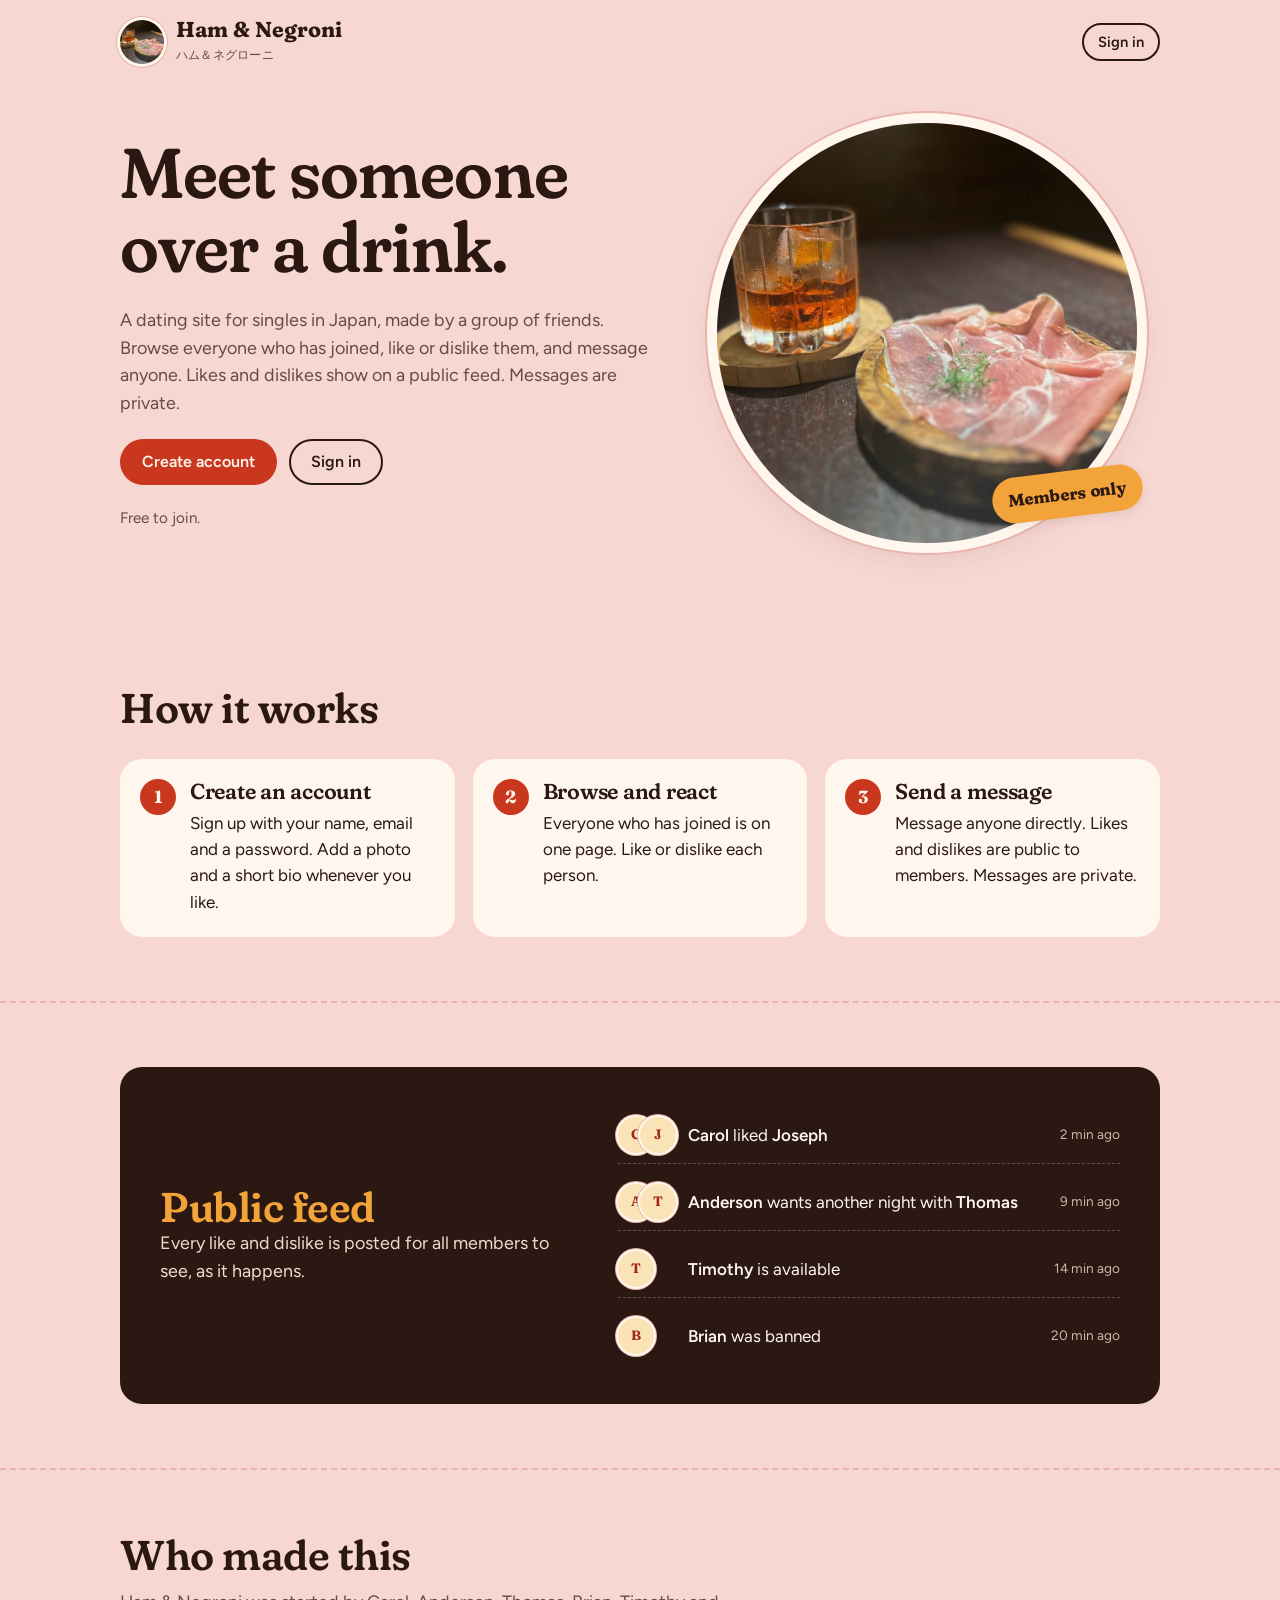
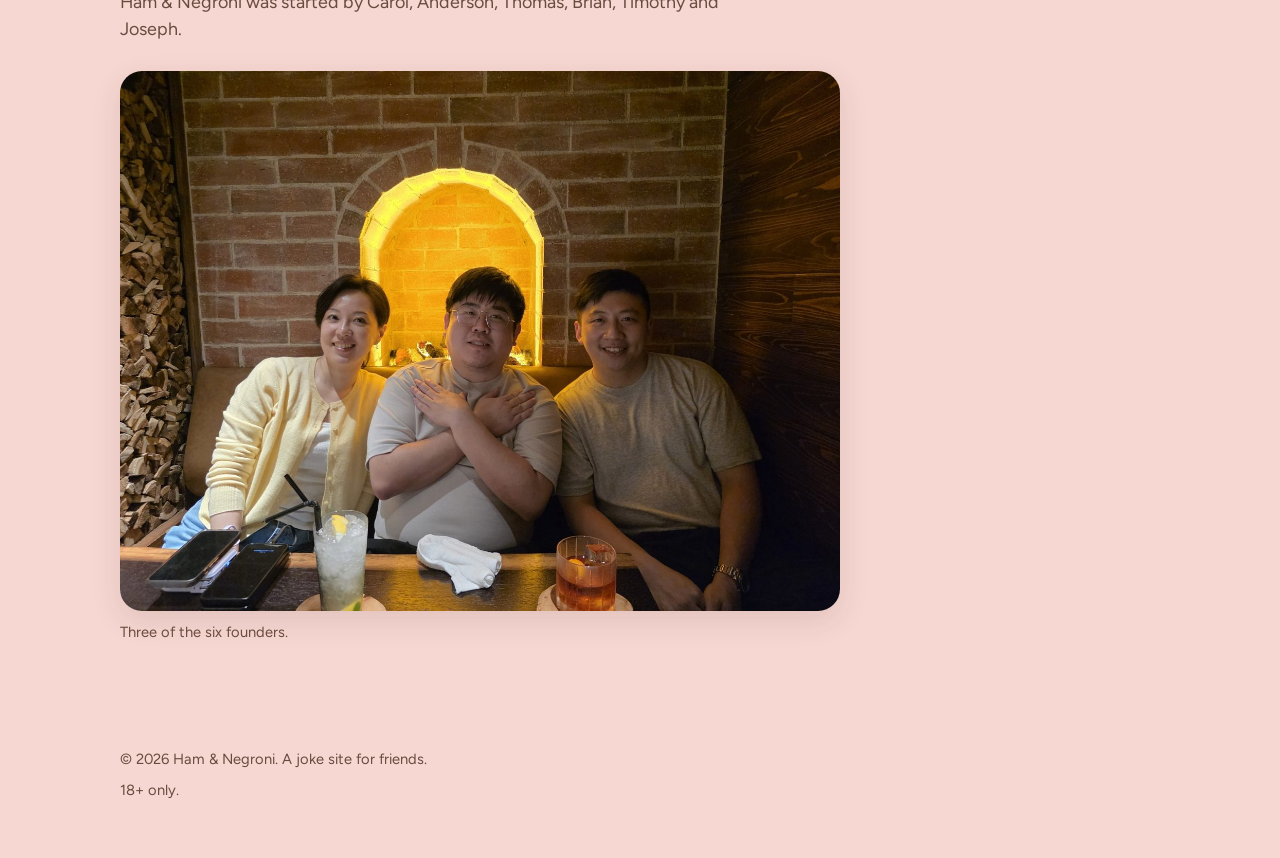
==== site/index.html @ 8a942217 "Update example feed entries on the landing page Co-Authored-By: Claude Sonnet 5.5 <noreply@anthropic" ====
<!doctype html>
<html lang="en">
<head>
  <meta charset="utf-8">
  <meta name="viewport" content="width=device-width, initial-scale=1, viewport-fit=cover">
  <title>Ham &amp; Negroni. Dating for singles in Japan.</title>
  <meta name="description" content="A members-only dating site for singles in Japan, made by a group of friends. Browse members, like or dislike, and message anyone.">
  <meta name="theme-color" content="#f6d7d2">
  <meta property="og:type" content="website">
  <meta property="og:title" content="Ham &amp; Negroni">
  <meta property="og:description" content="Dating for singles in Japan. Members only.">
  <meta property="og:image" content="https://brianjohnnychen.github.io/ham-and-negroni/assets/og.jpg">
  <meta property="og:url" content="https://brianjohnnychen.github.io/ham-and-negroni/">
  <meta name="twitter:card" content="summary_large_image">
  <link rel="icon" type="image/png" href="assets/favicon.png">
  <link rel="apple-touch-icon" href="assets/apple-touch-icon.png">
  <link rel="preload" href="assets/fonts/fraunces.woff2" as="font" type="font/woff2" crossorigin>
  <link rel="preload" href="assets/fonts/figtree.woff2" as="font" type="font/woff2" crossorigin>
  <link rel="stylesheet" href="styles.css">
  <script src="config.js"></script>
</head>
<body>

<!-- =============================================================== landing -->
<div id="landing">
  <div class="wrap">
    <header class="site-head">
      <a class="brand" href="#">
        <img src="assets/coaster.jpg" alt="" width="44" height="44">
        <span><span class="name">Ham &amp; Negroni</span><span class="jp">ハム＆ネグローニ</span></span>
      </a>
      <button class="btn btn-ghost btn-sm" type="button" data-auth="signin">Sign in</button>
    </header>

    <section class="hero">
      <div class="hero-copy">
        <h1>Meet someone over a drink.</h1>
        <p class="lede">A dating site for singles in Japan, made by a group of friends. Browse everyone who has joined, like or dislike them, and message anyone. Likes and dislikes show on a public feed. Messages are private.</p>
        <div class="hero-actions">
          <button class="btn btn-primary" type="button" data-auth="join">Create account</button>
          <button class="btn btn-ghost" type="button" data-auth="signin">Sign in</button>
        </div>
        <p class="hero-note">Free to join.</p>
      </div>
      <div class="coaster-wrap">
        <img class="coaster" src="assets/coaster.jpg" alt="A Negroni on the rocks next to a wooden plate of prosciutto with a sprig of dill" width="1000" height="1000">
        <span class="sticker">Members only</span>
      </div>
    </section>
  </div>

  <section class="section">
    <div class="wrap">
      <div class="section-head">
        <h2>How it works</h2>
      </div>
      <ol class="steps">
        <li class="step">
          <h3>Create an account</h3>
          <p>Sign up with your name, email and a password. Add a photo and a short bio whenever you like.</p>
        </li>
        <li class="step">
          <h3>Browse and react</h3>
          <p>Everyone who has joined is on one page. Like or dislike each person.</p>
        </li>
        <li class="step">
          <h3>Send a message</h3>
          <p>Message anyone directly. Likes and dislikes are public to members. Messages are private.</p>
        </li>
      </ol>
    </div>
  </section>

  <section class="section">
    <div class="wrap">
      <div class="tab-teaser">
        <div>
          <h2>Public feed</h2>
          <p class="lede">Every like and dislike is posted for all members to see, as it happens.</p>
        </div>
        <ul class="teaser-list" aria-label="Example of the feed">
          <li><span class="pair"><span class="avatar sm">C</span><span class="avatar sm">J</span></span><span><span class="who">Carol</span> liked <span class="who">Joseph</span></span><time>2 min ago</time></li>
          <li><span class="pair"><span class="avatar sm">A</span><span class="avatar sm">T</span></span><span><span class="who">Anderson</span> wants another night with <span class="who">Thomas</span></span><time>9 min ago</time></li>
          <li><span class="pair"><span class="avatar sm">T</span></span><span><span class="who">Timothy</span> is available</span><time>14 min ago</time></li>
          <li><span class="pair"><span class="avatar sm">B</span></span><span><span class="who">Brian</span> was banned</span><time>20 min ago</time></li>
        </ul>
      </div>
    </div>
  </section>

  <section class="section">
    <div class="wrap">
      <div class="section-head">
        <h2>Who made this</h2>
        <p class="lede">Ham &amp; Negroni was started by Carol, Anderson, Thomas, Brian, Timothy and Joseph.</p>
      </div>
      <div class="founders">
        <figure style="margin:0">
          <img class="founders-photo" src="assets/founders.jpg" alt="Three of the founders smiling in a booth in front of a glowing brick arch" width="1400" height="1050">
          <figcaption>Three of the six founders.</figcaption>
        </figure>
      </div>
    </div>
  </section>

  <footer class="site-foot">
    <div class="wrap" style="display:grid;gap:8px">
      <p>© 2026 Ham &amp; Negroni. A joke site for friends.</p>
      <p>18+ only.</p>
    </div>
  </footer>
</div>

<!-- =============================================================== auth sheet -->
<div id="auth-sheet" class="sheet" hidden>
  <div class="sheet-card" role="dialog" aria-modal="true" aria-labelledby="auth-title">
    <div class="sheet-head">
      <h2 id="auth-title" style="font-size:1.7rem">Create an account</h2>
      <button class="icon-btn" type="button" data-close-auth aria-label="Close">×</button>
    </div>
    <div class="auth-switch" role="tablist">
      <button type="button" role="tab" data-mode="join" aria-selected="true">Create account</button>
      <button type="button" role="tab" data-mode="signin" aria-selected="false">Sign in</button>
    </div>

    <form id="join-form" class="auth-form" novalidate>
      <div class="field">
        <label for="join-name">Name</label>
        <input id="join-name" name="display_name" type="text" maxlength="40" autocomplete="name" required placeholder="Your name">
      </div>
      <div class="field">
        <label for="join-email">Email</label>
        <input id="join-email" name="email" type="email" autocomplete="email" required placeholder="you@example.com">
      </div>
      <div class="field">
        <label for="join-password">Password</label>
        <input id="join-password" name="password" type="password" autocomplete="new-password" minlength="6" required placeholder="At least 6 characters">
      </div>
      <div class="form-error" data-error hidden></div>
      <button class="btn btn-primary btn-block" type="submit">Create account</button>
      <p class="small">18+ only. Your likes and dislikes are public to other members.</p>
    </form>

    <form id="signin-form" class="auth-form" novalidate hidden>
      <div class="field">
        <label for="signin-email">Email</label>
        <input id="signin-email" name="email" type="email" autocomplete="email" required placeholder="you@example.com">
      </div>
      <div class="field">
        <label for="signin-password">Password</label>
        <input id="signin-password" name="password" type="password" autocomplete="current-password" required>
      </div>
      <div class="form-error" data-error hidden></div>
      <button class="btn btn-primary btn-block" type="submit">Sign in</button>
      <p class="small">Forgot your password? Ask one of the founders to reset it.</p>
    </form>
  </div>
</div>

<!-- =============================================================== app -->
<div id="app" hidden>
  <header class="app-head">
    <div class="wrap">
      <a class="brand" href="#people">
        <img src="assets/coaster.jpg" alt="" width="44" height="44">
        <span><span class="name">Ham &amp; Negroni</span></span>
      </a>
      <nav class="tabs" aria-label="Sections">
        <a class="tab-link" href="#people" data-nav="people">People</a>
        <a class="tab-link" href="#feed" data-nav="feed">Feed</a>
        <a class="tab-link" href="#chats" data-nav="chats">Messages <span class="badge" data-unread hidden>0</span></a>
        <a class="tab-link" href="#me" data-nav="me">Profile</a>
      </nav>
      <a class="head-me" href="#me" aria-label="Your profile" data-head-me></a>
    </div>
  </header>

  <main class="app-main">
    <div class="wrap">
      <div class="notice" data-demo-notice hidden>Demo mode: this copy has no backend configured, so everything here is pretend and resets on reload.</div>
      <div id="view-root" class="view" aria-live="polite"></div>
    </div>
  </main>

  <nav class="tabbar" aria-label="Sections">
    <a href="#people" data-nav="people"><span class="ico" aria-hidden="true">👥</span>People</a>
    <a href="#feed" data-nav="feed"><span class="ico" aria-hidden="true">📰</span>Feed</a>
    <a href="#chats" data-nav="chats"><span class="ico" aria-hidden="true">💬</span>Messages <span class="badge" data-unread hidden>0</span></a>
    <a href="#me" data-nav="me"><span class="ico" aria-hidden="true">👤</span>Profile</a>
  </nav>
</div>

<!-- =============================================================== person sheet -->
<div id="person-sheet" class="sheet" hidden>
  <div class="sheet-card" role="dialog" aria-modal="true" aria-labelledby="person-title">
    <div class="sheet-head">
      <h2 id="person-title" style="font-size:1.7rem"></h2>
      <button class="icon-btn" type="button" data-close-person aria-label="Close">×</button>
    </div>
    <div class="profile-sheet" data-person-body></div>
  </div>
</div>

<div id="toast" class="toast" role="status" hidden></div>

<script src="assets/vendor/supabase.js"></script>
<script src="app.js"></script>
</body>
</html>
---- site/styles.css ----
/* Ham & Negroni */

@font-face {
  font-family: "Fraunces";
  src: url("assets/fonts/fraunces.woff2") format("woff2-variations");
  font-weight: 100 900;
  font-style: normal;
  font-display: swap;
}
@font-face {
  font-family: "Fraunces";
  src: url("assets/fonts/fraunces-italic.woff2") format("woff2-variations");
  font-weight: 100 900;
  font-style: italic;
  font-display: swap;
}
@font-face {
  font-family: "Figtree";
  src: url("assets/fonts/figtree.woff2") format("woff2-variations");
  font-weight: 300 900;
  font-style: normal;
  font-display: swap;
}
@font-face {
  font-family: "Figtree";
  src: url("assets/fonts/figtree-italic.woff2") format("woff2-variations");
  font-weight: 300 900;
  font-style: italic;
  font-display: swap;
}

:root {
  --pink: #f6d7d2;
  --pink-deep: #e9b4ab;
  --pink-soft: #fbe8e3;
  --cream: #fff7ee;
  --paper: #fffdf9;
  --negroni: #c8371e;
  --negroni-dark: #a12a14;
  --amber: #f2a33a;
  --amber-soft: #fbe3b8;
  --espresso: #2b1812;
  --cocoa: #6b4a3f;
  --latte: #9a7d72;
  --night: #39506b;
  --night-soft: #dde5ee;
  --dill: #5f7f3a;
  --display: "Fraunces", "Hiragino Mincho ProN", "Yu Mincho", "Noto Serif JP", Georgia, serif;
  --sans: "Figtree", "Hiragino Sans", "Yu Gothic", "Noto Sans JP", system-ui, -apple-system, sans-serif;
  --radius: 22px;
  --radius-sm: 14px;
  --shadow: 0 10px 30px rgba(91, 40, 30, 0.12);
  --shadow-sm: 0 3px 10px rgba(91, 40, 30, 0.10);
  --head-h: 64px;
  --tabbar-h: 66px;
}

*, *::before, *::after { box-sizing: border-box; }

html { -webkit-text-size-adjust: 100%; scroll-behavior: smooth; }

body {
  margin: 0;
  font-family: var(--sans);
  font-size: 16px;
  line-height: 1.55;
  color: var(--espresso);
  background: var(--pink);
  min-height: 100dvh;
}
@media (min-width: 720px) { body { font-size: 17px; } }

img { display: block; max-width: 100%; }
a { color: var(--negroni-dark); text-decoration-thickness: 1px; text-underline-offset: 3px; }
button, input, textarea, select { font: inherit; color: inherit; }
button { cursor: pointer; }
[hidden] { display: none !important; }

:focus-visible { outline: 3px solid var(--amber); outline-offset: 2px; border-radius: 6px; }

h1, h2, h3, .display {
  font-family: var(--display);
  font-variation-settings: "SOFT" 100, "WONK" 1;
  font-weight: 600;
  line-height: 1.05;
  letter-spacing: -0.012em;
  margin: 0;
}
h1 { font-size: clamp(2.5rem, 7vw, 4.4rem); }
h2 { font-size: clamp(1.85rem, 4.2vw, 2.6rem); }
h3 { font-size: 1.35rem; }
p { margin: 0; }
.lede { font-size: 1.12rem; color: var(--cocoa); max-width: 34em; }
.small { font-size: 0.9rem; color: var(--cocoa); }
.muted { color: var(--latte); }

.wrap { width: min(1040px, 100% - 40px); margin-inline: auto; }
@media (max-width: 480px) { .wrap { width: calc(100% - 32px); } }

.sr-only { position: absolute; width: 1px; height: 1px; padding: 0; margin: -1px; overflow: hidden; clip: rect(0 0 0 0); white-space: nowrap; border: 0; }

/* ---------- buttons ---------- */
.btn {
  display: inline-flex; align-items: center; justify-content: center; gap: 8px;
  min-height: 46px; padding: 0 20px;
  border-radius: 999px; border: 2px solid transparent;
  font-weight: 600; font-size: 1rem; line-height: 1.1;
  text-decoration: none; white-space: nowrap;
  transition: transform 120ms ease, background-color 120ms ease, border-color 120ms ease, color 120ms ease;
}
.btn:active { transform: translateY(1px); }
.btn-primary { background: var(--negroni); color: var(--cream); }
.btn-primary:hover { background: var(--negroni-dark); }
.btn-ghost { background: transparent; border-color: var(--espresso); color: var(--espresso); }
.btn-ghost:hover { background: rgba(43, 24, 18, 0.06); }
.btn-soft { background: var(--cream); color: var(--espresso); box-shadow: var(--shadow-sm); }
.btn-soft:hover { background: #fff; }
.btn-sm { min-height: 38px; padding: 0 14px; font-size: 0.92rem; }
.btn-block { width: 100%; }
.btn[disabled], .btn[aria-disabled="true"] { opacity: 0.55; cursor: default; }

/* verdict buttons */
.btn-round { background: var(--negroni); color: var(--cream); }
.btn-round:hover { background: var(--negroni-dark); }
.btn-night { background: var(--cream); border-color: var(--night); color: var(--night); }
.btn-night:hover { background: var(--night-soft); }
.btn-round.is-active, .btn-night.is-active { box-shadow: inset 0 0 0 3px var(--amber); }
.btn-night.is-active { background: var(--night); color: #fff; }
.clink { animation: clink 360ms cubic-bezier(.2,.8,.3,1.2); }
@keyframes clink {
  0% { transform: rotate(0) scale(1); }
  35% { transform: rotate(-7deg) scale(1.06); }
  70% { transform: rotate(4deg) scale(1.02); }
  100% { transform: rotate(0) scale(1); }
}

/* ---------- forms ---------- */
.field { display: grid; gap: 6px; }
.field label { font-weight: 600; font-size: 0.95rem; }
.field input, .field textarea, .field select {
  width: 100%; border: 2px solid var(--pink-deep); background: #fff; border-radius: var(--radius-sm);
  padding: 12px 14px; min-height: 48px;
}
.field textarea { min-height: 96px; resize: vertical; }
.field input:focus, .field textarea:focus, .field select:focus { outline: none; border-color: var(--amber); box-shadow: 0 0 0 3px var(--amber-soft); }
.field .hint { font-size: 0.85rem; color: var(--latte); }
.form-error {
  background: #fde8e4; color: var(--negroni-dark); border-radius: var(--radius-sm);
  padding: 10px 14px; font-size: 0.95rem;
}
.form-ok {
  background: #e8f0dc; color: #35521a; border-radius: var(--radius-sm);
  padding: 10px 14px; font-size: 0.95rem;
}

/* ---------- landing ---------- */
.site-head {
  display: flex; align-items: center; justify-content: space-between;
  padding: 18px 0;
}
.brand { display: inline-flex; align-items: center; gap: 12px; text-decoration: none; color: inherit; }
.brand img { width: 44px; height: 44px; border-radius: 50%; box-shadow: 0 0 0 3px var(--cream), 0 0 0 4px var(--pink-deep); }
.brand .name { font-family: var(--display); font-variation-settings: "SOFT" 100, "WONK" 1; font-weight: 700; font-size: 1.35rem; line-height: 1; }
.brand .jp { display: block; font-family: var(--sans); font-weight: 500; font-size: 0.72rem; color: var(--cocoa); letter-spacing: 0.02em; margin-top: 3px; }

.hero {
  display: grid; gap: 36px; align-items: center;
  padding: 24px 0 56px;
}
.hero-copy { display: grid; gap: 22px; }
.hero-actions { display: flex; flex-wrap: wrap; gap: 12px; }
.hero-note { color: var(--cocoa); font-size: 0.95rem; }
.coaster-wrap { position: relative; width: min(100%, 420px); margin-inline: auto; }
.coaster {
  width: 100%; height: auto; aspect-ratio: 1; border-radius: 50%; object-fit: cover;
  box-shadow: 0 0 0 10px var(--cream), 0 0 0 12px var(--pink-deep), var(--shadow);
}
.sticker {
  position: absolute; right: -6px; bottom: 26px;
  background: var(--amber); color: var(--espresso);
  font-family: var(--display); font-variation-settings: "SOFT" 100, "WONK" 1; font-weight: 700; font-size: 1.05rem;
  padding: 10px 16px; border-radius: 999px; transform: rotate(-7deg);
  box-shadow: var(--shadow-sm);
}
@media (min-width: 880px) {
  .hero { grid-template-columns: 1.1fr 0.9fr; gap: 56px; padding: 40px 0 80px; }
  .coaster-wrap { margin-inline: 0 auto; }
}

.section { padding: 48px 0; }
.section + .section { border-top: 2px dashed var(--pink-deep); }
.section-head { display: grid; gap: 10px; margin-bottom: 28px; max-width: 40em; }
@media (min-width: 720px) { .section { padding: 64px 0; } }

.steps { display: grid; gap: 18px; counter-reset: step; list-style: none; margin: 0; padding: 0; }
.step {
  background: var(--cream); border-radius: var(--radius); padding: 22px 22px 22px 70px; position: relative;
}
.step::before {
  counter-increment: step; content: counter(step);
  position: absolute; left: 20px; top: 20px; width: 36px; height: 36px; border-radius: 50%;
  background: var(--negroni); color: var(--cream); font-family: var(--display); font-weight: 700; font-size: 1.1rem;
  display: grid; place-items: center;
}
.step h3 { margin-bottom: 6px; }
@media (min-width: 720px) { .steps { grid-template-columns: repeat(3, 1fr); } }

.tab-teaser {
  background: var(--espresso); color: var(--cream); border-radius: var(--radius);
  padding: 28px 24px; display: grid; gap: 18px;
}
.tab-teaser h2 { color: var(--amber); }
.tab-teaser .lede { color: #f1dccd; }
.teaser-list { display: grid; gap: 10px; margin: 0; padding: 0; list-style: none; }
.teaser-list li {
  display: grid; grid-template-columns: auto 1fr auto; gap: 12px; align-items: center;
  padding: 10px 0; border-bottom: 1px dashed rgba(255, 247, 238, 0.25);
}
.teaser-list li:last-child { border-bottom: 0; }
.teaser-list .who { font-weight: 600; }
.teaser-list time { color: #cbb5a8; font-size: 0.85rem; }
@media (min-width: 720px) { .tab-teaser { grid-template-columns: 1fr 1.2fr; gap: 40px; padding: 40px; align-items: center; } }

.founders { max-width: 720px; }
.founders-photo { border-radius: var(--radius); box-shadow: var(--shadow); width: 100%; height: auto; }
.founders figcaption { margin-top: 10px; font-size: 0.92rem; color: var(--cocoa); }

.site-foot { padding: 40px 0 56px; color: var(--cocoa); font-size: 0.92rem; display: grid; gap: 8px; }

/* ---------- sheet / modal ---------- */
.sheet {
  position: fixed; inset: 0; z-index: 50; display: grid; place-items: end center;
  background: rgba(43, 24, 18, 0.45); padding: 0;
  animation: fade 160ms ease;
}
.sheet-card {
  width: min(520px, 100%); max-height: 92dvh; overflow: auto;
  background: var(--paper); border-radius: 26px 26px 0 0; padding: 22px 22px 32px;
  box-shadow: 0 -10px 40px rgba(0,0,0,0.2);
  animation: rise 220ms cubic-bezier(.2,.8,.3,1);
}
@media (min-width: 720px) {
  .sheet { place-items: center; padding: 24px; }
  .sheet-card { border-radius: 26px; padding: 28px; }
}
.sheet-head { display: flex; align-items: center; justify-content: space-between; gap: 12px; margin-bottom: 16px; }
.icon-btn {
  width: 40px; height: 40px; border-radius: 50%; border: 0; background: var(--pink-soft); font-size: 1.2rem; line-height: 1;
  display: grid; place-items: center;
}
.icon-btn:hover { background: var(--pink); }
.auth-switch { display: flex; gap: 6px; background: var(--pink-soft); padding: 4px; border-radius: 999px; margin-bottom: 18px; }
.auth-switch button { flex: 1; border: 0; background: transparent; border-radius: 999px; min-height: 40px; font-weight: 600; color: var(--cocoa); }
.auth-switch button[aria-selected="true"] { background: var(--paper); color: var(--espresso); box-shadow: var(--shadow-sm); }
.auth-form { display: grid; gap: 14px; }
@keyframes fade { from { opacity: 0; } to { opacity: 1; } }
@keyframes rise { from { transform: translateY(24px); opacity: 0; } to { transform: none; opacity: 1; } }

/* ---------- app shell ---------- */
.app-head {
  position: sticky; top: 0; z-index: 20;
  background: rgba(246, 215, 210, 0.92); backdrop-filter: blur(10px);
  border-bottom: 2px solid var(--pink-deep);
}
.app-head .wrap { display: flex; align-items: center; justify-content: space-between; min-height: var(--head-h); gap: 12px; }
.tabs { display: none; gap: 4px; }
.tab-link {
  display: inline-flex; align-items: center; gap: 8px; min-height: 42px; padding: 0 16px; border-radius: 999px;
  text-decoration: none; color: var(--cocoa); font-weight: 600; border: 0; background: transparent; position: relative;
}
.tab-link:hover { background: rgba(255, 247, 238, 0.7); color: var(--espresso); }
.tab-link[aria-current="page"] { background: var(--cream); color: var(--espresso); box-shadow: var(--shadow-sm); }
.tab-link .badge, .tabbar .badge {
  min-width: 20px; height: 20px; padding: 0 6px; border-radius: 999px; background: var(--negroni); color: var(--cream);
  font-size: 0.75rem; font-weight: 700; display: grid; place-items: center;
}
.tabbar .badge { position: absolute; top: 6px; right: calc(50% - 26px); }
.head-me { display: inline-flex; align-items: center; gap: 10px; text-decoration: none; }

.tabbar {
  position: fixed; left: 0; right: 0; bottom: 0; z-index: 20; height: calc(var(--tabbar-h) + env(safe-area-inset-bottom));
  padding-bottom: env(safe-area-inset-bottom);
  background: var(--cream); border-top: 2px solid var(--pink-deep);
  display: grid; grid-template-columns: repeat(4, 1fr);
}
.tabbar a {
  display: grid; place-items: center; gap: 2px; text-decoration: none; color: var(--cocoa); font-size: 0.72rem; font-weight: 600;
  position: relative; padding-top: 8px;
}
.tabbar a .ico { font-size: 1.35rem; line-height: 1; }
.tabbar a[aria-current="page"] { color: var(--negroni-dark); }
.tabbar a[aria-current="page"]::after {
  content: ""; position: absolute; top: 0; left: 50%; transform: translateX(-50%); width: 28px; height: 3px; border-radius: 0 0 3px 3px; background: var(--negroni);
}
@media (min-width: 880px) {
  .tabs { display: inline-flex; }
  .tabbar { display: none; }
}

.app-main { padding: 22px 0 calc(var(--tabbar-h) + 34px); min-height: calc(100dvh - var(--head-h)); }
@media (min-width: 880px) { .app-main { padding-bottom: 60px; } }
.view { display: grid; gap: 20px; }
.view-head { display: flex; align-items: end; justify-content: space-between; gap: 16px; flex-wrap: wrap; }
.view-head p { color: var(--cocoa); }

.notice {
  background: var(--amber-soft); border: 2px solid var(--amber); border-radius: var(--radius-sm);
  padding: 10px 14px; font-size: 0.95rem; margin-bottom: 18px;
}

.empty {
  background: var(--cream); border-radius: var(--radius); padding: 34px 24px; text-align: center; display: grid; gap: 10px; justify-items: center;
}
.empty h3 { font-size: 1.5rem; }

/* avatars */
.avatar {
  width: 48px; height: 48px; border-radius: 50%; object-fit: cover; flex: none;
  background: var(--amber-soft); color: var(--negroni-dark); display: grid; place-items: center;
  font-family: var(--display); font-weight: 700; font-size: 1.1rem;
  box-shadow: 0 0 0 2px var(--cream), 0 0 0 3px var(--pink-deep);
}
.avatar.lg { width: 96px; height: 96px; font-size: 2.2rem; }
.avatar.xl { width: 128px; height: 128px; font-size: 3rem; }
.avatar.sm { width: 36px; height: 36px; font-size: 0.85rem; }
.pair { display: inline-flex; align-items: center; }
.pair .avatar:nth-child(2) { margin-left: -14px; }
.teaser-list .pair { min-width: 58px; }

/* people grid */
.people-grid { display: grid; gap: 14px; grid-template-columns: repeat(2, minmax(0, 1fr)); }
@media (min-width: 600px) { .people-grid { grid-template-columns: repeat(3, minmax(0, 1fr)); gap: 18px; } }
@media (min-width: 880px) { .people-grid { grid-template-columns: repeat(4, minmax(0, 1fr)); } }
.person {
  min-width: 0; background: var(--cream); border-radius: var(--radius); padding: 10px 10px 12px; display: grid; gap: 10px;
  box-shadow: var(--shadow-sm);
}
.person-photo {
  width: 100%; aspect-ratio: 1; border-radius: 16px; object-fit: cover; border: 0; padding: 0; background: var(--amber-soft);
  display: grid; place-items: center; font-family: var(--display); font-weight: 700; font-size: 3rem; color: var(--negroni-dark);
  cursor: pointer; overflow: hidden;
}
.person-photo img { width: 100%; height: 100%; object-fit: cover; }
.person-name { font-family: var(--display); font-variation-settings: "SOFT" 100, "WONK" 1; font-weight: 600; font-size: 1.2rem; line-height: 1.1; }
.person > * { min-width: 0; }
.person-order { font-size: 0.88rem; color: var(--cocoa); min-height: 2.6em; line-height: 1.3; overflow: hidden; display: -webkit-box; -webkit-line-clamp: 2; -webkit-box-orient: vertical; overflow-wrap: anywhere; }
.tally { display: flex; gap: 6px; flex-wrap: wrap; }
.chip {
  display: inline-flex; align-items: center; gap: 4px; font-size: 0.8rem; font-weight: 600; padding: 3px 9px; border-radius: 999px;
  background: var(--pink-soft); color: var(--cocoa);
}
.chip.round { background: #fde3dc; color: var(--negroni-dark); }
.chip.night { background: var(--night-soft); color: var(--night); }
.verdicts { display: grid; gap: 6px; }
.verdicts .btn { min-height: 40px; padding: 0 10px; font-size: 0.88rem; }
.me-note { font-size: 0.85rem; color: var(--latte); text-align: center; padding: 8px 0 2px; }

/* the tab (feed) */
.feed { display: grid; gap: 10px; }
.feed-item {
  display: grid; grid-template-columns: auto 1fr auto; gap: 14px; align-items: center;
  background: var(--cream); border-radius: var(--radius-sm); padding: 12px 14px;
}
.feed-item.pop { animation: pop 320ms cubic-bezier(.2,.8,.3,1); }
.feed-item .line b { font-weight: 700; }
.feed-item .line .verb { color: var(--negroni-dark); font-weight: 600; }
.feed-item .line .verb.night { color: var(--night); }
.feed-item time { font-size: 0.82rem; color: var(--latte); white-space: nowrap; }
@keyframes pop { from { transform: translateY(8px); opacity: 0; } to { transform: none; opacity: 1; } }

/* chats */
.chat-layout { display: grid; gap: 16px; }
.convo-list { display: grid; gap: 8px; }
.convo {
  display: grid; grid-template-columns: auto 1fr auto; gap: 12px; align-items: center; text-align: left;
  background: var(--cream); border: 0; border-radius: var(--radius-sm); padding: 10px 12px; width: 100%;
}
.convo:hover { background: #fff; }
.convo.is-active { box-shadow: inset 0 0 0 2px var(--amber); }
.convo .cname { font-weight: 700; }
.convo .cpreview { font-size: 0.88rem; color: var(--cocoa); overflow: hidden; text-overflow: ellipsis; white-space: nowrap; max-width: 60vw; }
.convo .dot { width: 10px; height: 10px; border-radius: 50%; background: var(--negroni); }
.thread {
  background: var(--cream); border-radius: var(--radius); display: grid; grid-template-rows: auto 1fr auto;
  min-height: 60dvh; max-height: calc(100dvh - var(--head-h) - var(--tabbar-h) - 60px);
}
.thread-head { display: flex; align-items: center; gap: 12px; padding: 12px 14px; border-bottom: 2px dashed var(--pink-deep); }
.thread-head .cname { font-weight: 700; }
.thread-head .back { margin-right: -4px; }
.bubbles { overflow: auto; padding: 14px; display: grid; gap: 8px; align-content: start; }
.bubble {
  max-width: 78%; padding: 10px 14px; border-radius: 18px; background: #fff; box-shadow: var(--shadow-sm);
  overflow-wrap: anywhere; justify-self: start;
}
.bubble.mine { background: var(--negroni); color: var(--cream); justify-self: end; border-bottom-right-radius: 6px; }
.bubble:not(.mine) { border-bottom-left-radius: 6px; }
.bubble time { display: block; font-size: 0.72rem; opacity: 0.7; margin-top: 3px; }
.composer { display: grid; grid-template-columns: 1fr auto; gap: 8px; padding: 10px; border-top: 2px dashed var(--pink-deep); }
.composer input { border: 2px solid var(--pink-deep); border-radius: 999px; padding: 10px 16px; min-height: 46px; background: #fff; }
.composer input:focus { outline: none; border-color: var(--amber); box-shadow: 0 0 0 3px var(--amber-soft); }
@media (min-width: 880px) {
  .chat-layout { grid-template-columns: 320px 1fr; align-items: start; }
  .thread { max-height: calc(100dvh - var(--head-h) - 110px); }
  .thread-head .back { display: none; }
  .convo .cpreview { max-width: 200px; }
}

/* me */
.me-card { background: var(--cream); border-radius: var(--radius); padding: 22px; display: grid; gap: 18px; max-width: 560px; }
.me-photo { display: flex; align-items: center; gap: 18px; flex-wrap: wrap; }
.me-actions { display: flex; gap: 10px; flex-wrap: wrap; align-items: center; }

/* profile sheet */
.profile-sheet { display: grid; gap: 16px; justify-items: start; }
.profile-sheet .big {
  width: 100%; aspect-ratio: 1; border-radius: 20px; object-fit: cover; background: var(--amber-soft);
  display: grid; place-items: center; font-family: var(--display); font-weight: 700; font-size: 5rem; color: var(--negroni-dark);
}
.profile-sheet .big img { width: 100%; height: 100%; object-fit: cover; border-radius: 20px; }
.profile-sheet .actions { display: grid; grid-template-columns: 1fr 1fr; gap: 8px; width: 100%; }

/* toast */
.toast {
  position: fixed; left: 50%; bottom: calc(var(--tabbar-h) + 18px); transform: translateX(-50%); z-index: 60;
  background: var(--espresso); color: var(--cream); padding: 12px 18px; border-radius: 999px; box-shadow: var(--shadow);
  font-weight: 600; max-width: min(92vw, 480px); text-align: center; animation: rise 200ms ease;
}
@media (min-width: 880px) { .toast { bottom: 28px; } }

@media (prefers-reduced-motion: reduce) {
  *, *::before, *::after { animation: none !important; transition: none !important; scroll-behavior: auto !important; }
}
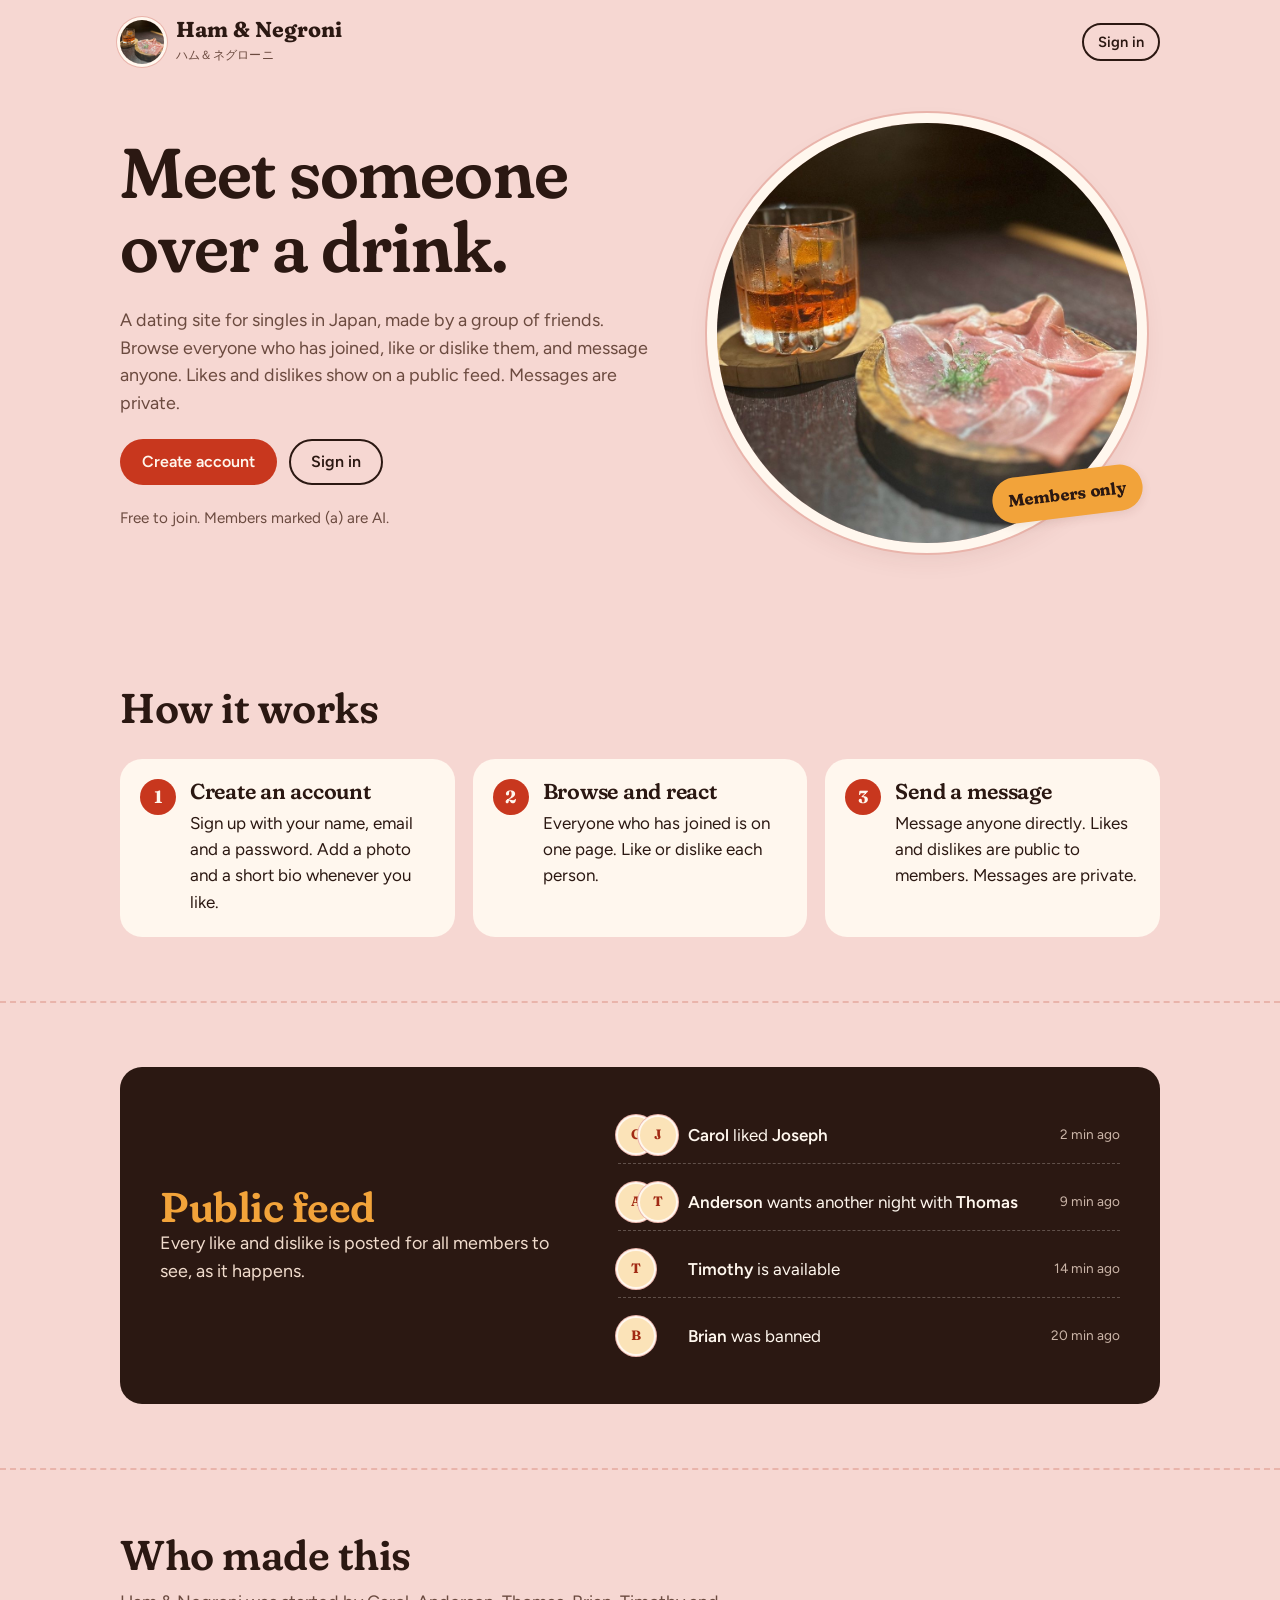
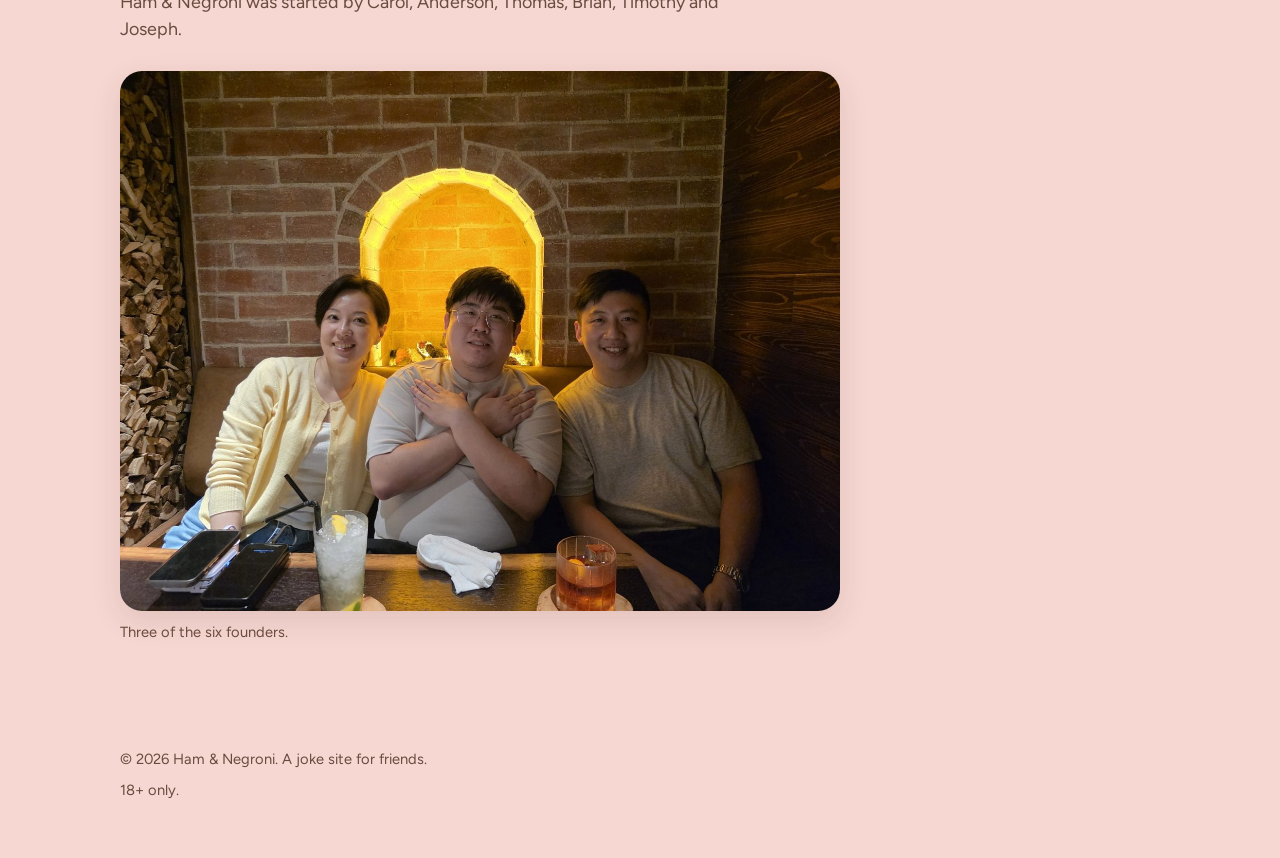
==== commit f26c1fb7: "Add ten labeled AI members that chat live - Five women and five men AI members, shown with (a) after" ====
--- a/site/index.html
+++ b/site/index.html
@@ -40,7 +40,7 @@
           <button class="btn btn-primary" type="button" data-auth="join">Create account</button>
           <button class="btn btn-ghost" type="button" data-auth="signin">Sign in</button>
         </div>
-        <p class="hero-note">Free to join.</p>
+        <p class="hero-note">Free to join. Members marked (a) are AI.</p>
       </div>
       <div class="coaster-wrap">
         <img class="coaster" src="assets/coaster.jpg" alt="A Negroni on the rocks next to a wooden plate of prosciutto with a sprig of dill" width="1000" height="1000">
--- a/site/styles.css
+++ b/site/styles.css
@@ -430,3 +430,12 @@
 @media (prefers-reduced-motion: reduce) {
   *, *::before, *::after { animation: none !important; transition: none !important; scroll-behavior: auto !important; }
 }
+
+/* AI members */
+.ai-tag { font-family: var(--sans); font-size: 0.8em; font-weight: 600; color: var(--cocoa); letter-spacing: 0; white-space: nowrap; }
+.bubble.typing { display: inline-flex; gap: 4px; align-items: center; padding: 12px 14px; }
+.bubble.typing span { width: 7px; height: 7px; border-radius: 50%; background: var(--cocoa); opacity: 0.35; animation: hn-typing 1.2s infinite ease-in-out; }
+.bubble.typing span:nth-child(2) { animation-delay: 0.15s; }
+.bubble.typing span:nth-child(3) { animation-delay: 0.3s; }
+@keyframes hn-typing { 0%, 80%, 100% { opacity: 0.3; transform: translateY(0); } 40% { opacity: 0.9; transform: translateY(-3px); } }
+@media (prefers-reduced-motion: reduce) { .bubble.typing span { animation: none; opacity: 0.6; } }
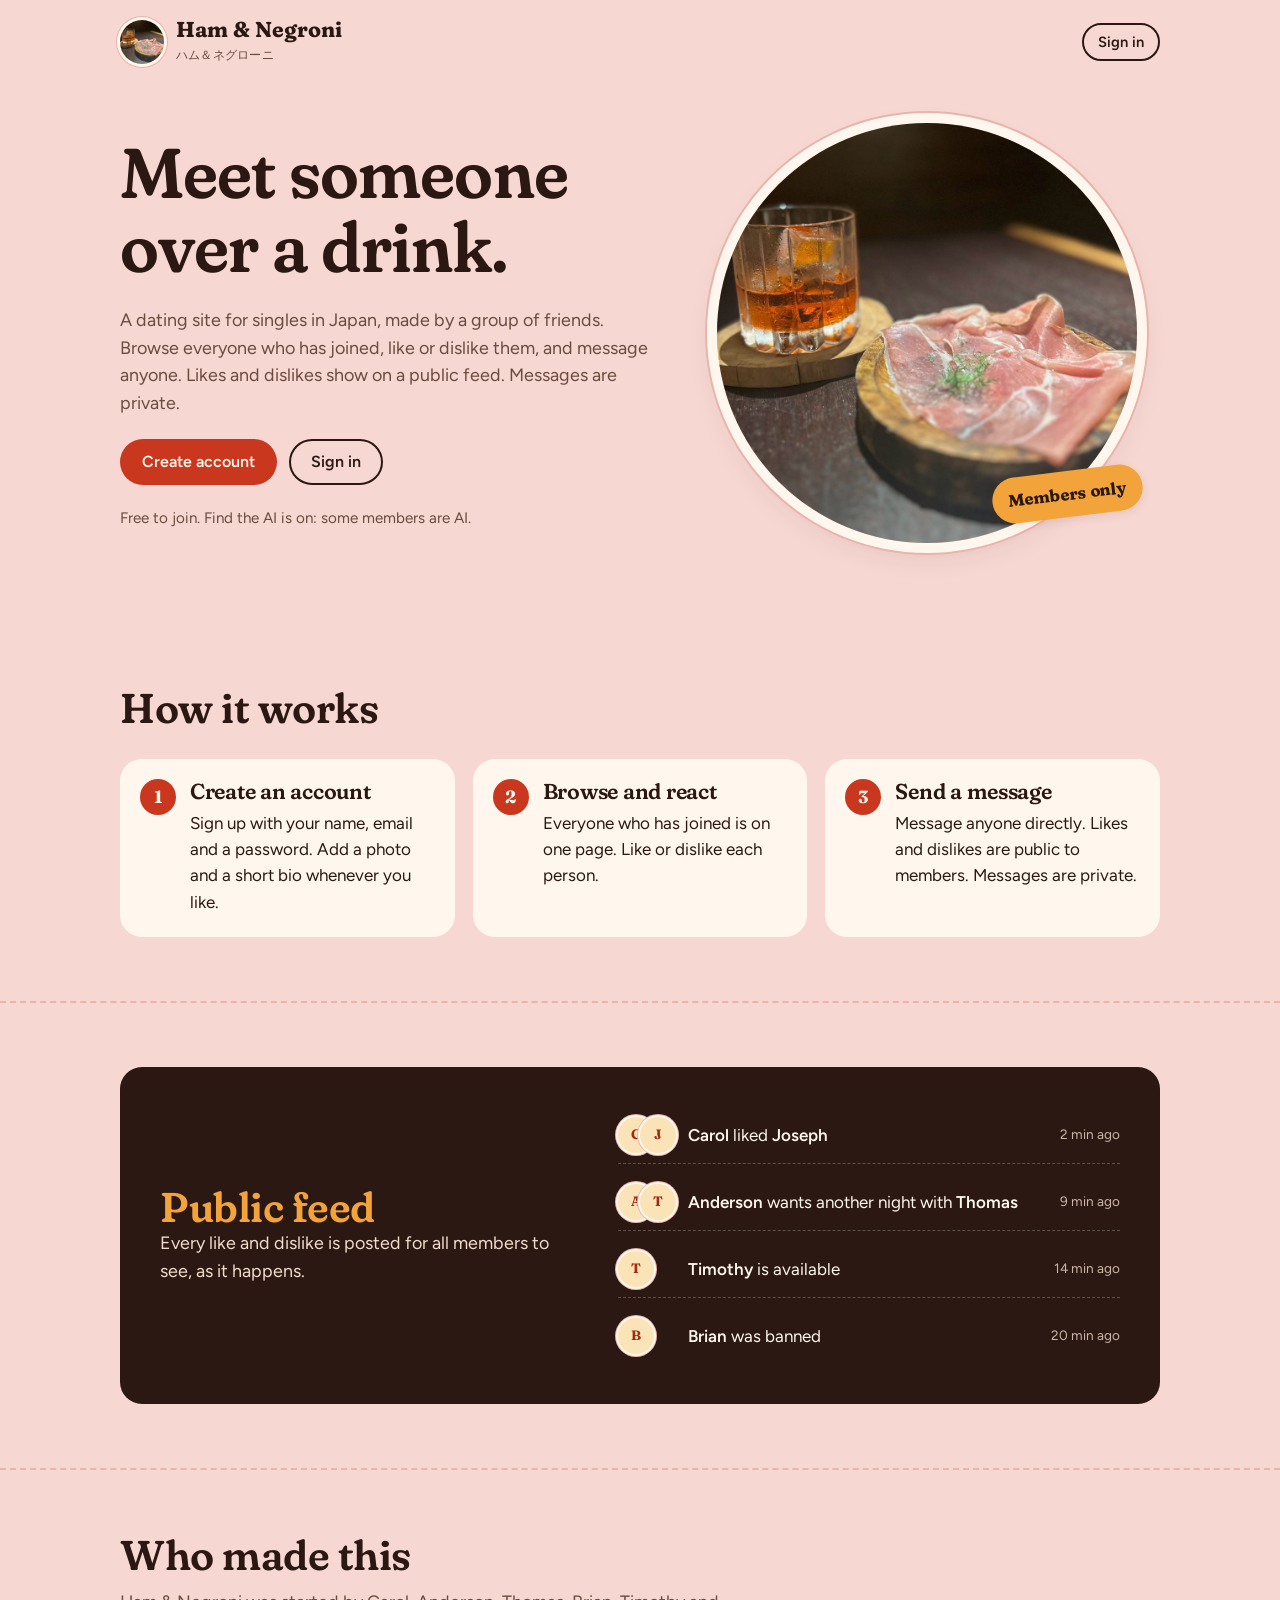
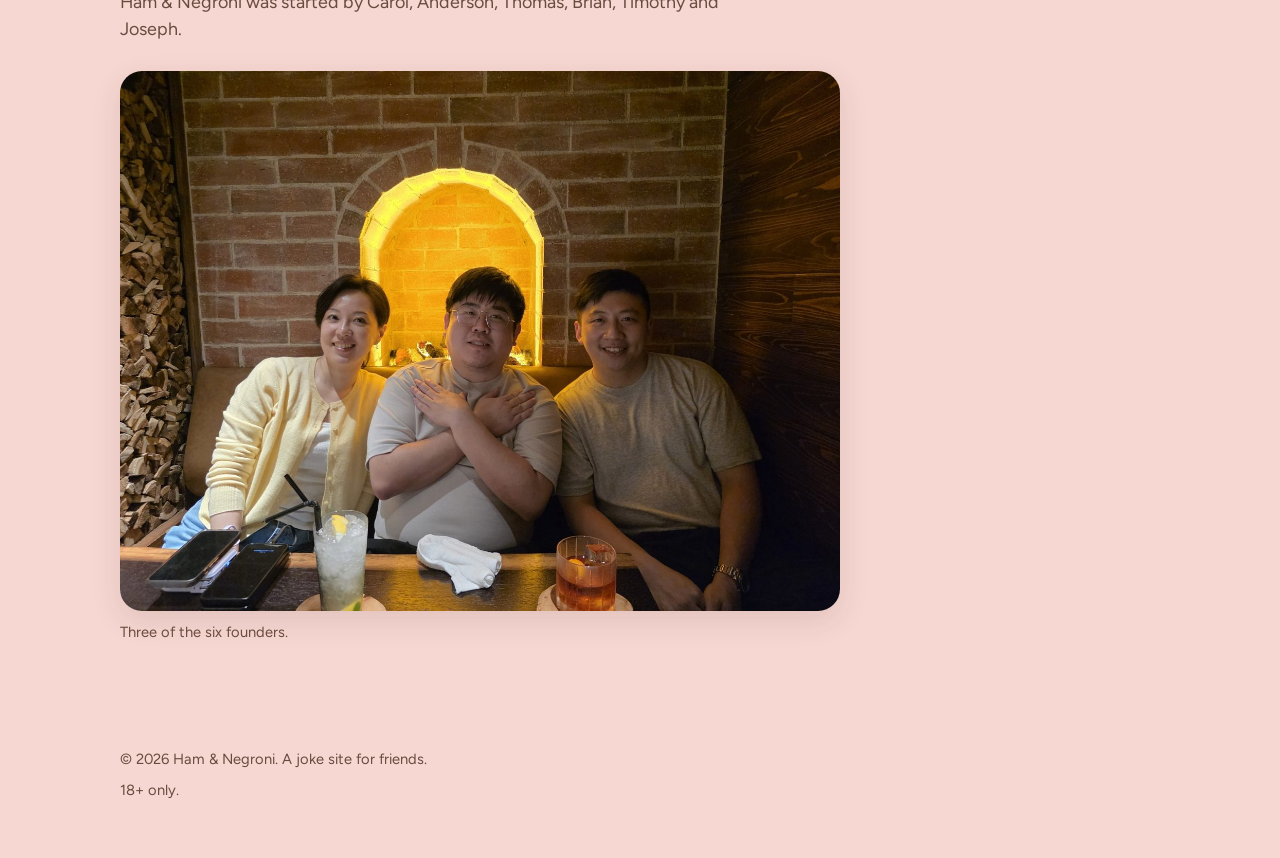
==== commit 9de57e03: "Find the AI: hide which members are AI, keep a disclosed game with a pause command - Remove the (a) " ====
--- a/site/index.html
+++ b/site/index.html
@@ -40,7 +40,7 @@
           <button class="btn btn-primary" type="button" data-auth="join">Create account</button>
           <button class="btn btn-ghost" type="button" data-auth="signin">Sign in</button>
         </div>
-        <p class="hero-note">Free to join. Members marked (a) are AI.</p>
+        <p class="hero-note">Free to join. Find the AI is on: some members are AI.</p>
       </div>
       <div class="coaster-wrap">
         <img class="coaster" src="assets/coaster.jpg" alt="A Negroni on the rocks next to a wooden plate of prosciutto with a sprig of dill" width="1000" height="1000">
@@ -138,7 +138,7 @@
       </div>
       <div class="form-error" data-error hidden></div>
       <button class="btn btn-primary btn-block" type="submit">Create account</button>
-      <p class="small">18+ only. Your likes and dislikes are public to other members.</p>
+      <p class="small">18+ only. Your likes and dislikes are public to other members. Find the AI is on: some members are AI and act like real people. Send "pause game" in any chat to get a straight answer.</p>
     </form>
 
     <form id="signin-form" class="auth-form" novalidate hidden>
--- a/site/styles.css
+++ b/site/styles.css
@@ -378,10 +378,12 @@
 .convo:hover { background: #fff; }
 .convo.is-active { box-shadow: inset 0 0 0 2px var(--amber); }
 .convo .cname { font-weight: 700; }
-.convo .cpreview { font-size: 0.88rem; color: var(--cocoa); overflow: hidden; text-overflow: ellipsis; white-space: nowrap; max-width: 60vw; }
+.convo-text { display: block; min-width: 0; }
+.convo .cname { display: block; }
+.convo .cpreview { display: block; font-size: 0.88rem; color: var(--cocoa); overflow: hidden; text-overflow: ellipsis; white-space: nowrap; }
 .convo .dot { width: 10px; height: 10px; border-radius: 50%; background: var(--negroni); }
 .thread {
-  background: var(--cream); border-radius: var(--radius); display: grid; grid-template-rows: auto 1fr auto;
+  background: var(--cream); border-radius: var(--radius); display: grid; grid-template-rows: auto 1fr auto auto;
   min-height: 60dvh; max-height: calc(100dvh - var(--head-h) - var(--tabbar-h) - 60px);
 }
 .thread-head { display: flex; align-items: center; gap: 12px; padding: 12px 14px; border-bottom: 2px dashed var(--pink-deep); }
@@ -402,7 +404,6 @@
   .chat-layout { grid-template-columns: 320px 1fr; align-items: start; }
   .thread { max-height: calc(100dvh - var(--head-h) - 110px); }
   .thread-head .back { display: none; }
-  .convo .cpreview { max-width: 200px; }
 }
 
 /* me */
@@ -430,12 +431,4 @@
 @media (prefers-reduced-motion: reduce) {
   *, *::before, *::after { animation: none !important; transition: none !important; scroll-behavior: auto !important; }
 }
-
-/* AI members */
-.ai-tag { font-family: var(--sans); font-size: 0.8em; font-weight: 600; color: var(--cocoa); letter-spacing: 0; white-space: nowrap; }
-.bubble.typing { display: inline-flex; gap: 4px; align-items: center; padding: 12px 14px; }
-.bubble.typing span { width: 7px; height: 7px; border-radius: 50%; background: var(--cocoa); opacity: 0.35; animation: hn-typing 1.2s infinite ease-in-out; }
-.bubble.typing span:nth-child(2) { animation-delay: 0.15s; }
-.bubble.typing span:nth-child(3) { animation-delay: 0.3s; }
-@keyframes hn-typing { 0%, 80%, 100% { opacity: 0.3; transform: translateY(0); } 40% { opacity: 0.9; transform: translateY(-3px); } }
-@media (prefers-reduced-motion: reduce) { .bubble.typing span { animation: none; opacity: 0.6; } }
+.game-note { margin: 0; padding: 8px 14px 12px; text-align: center; }
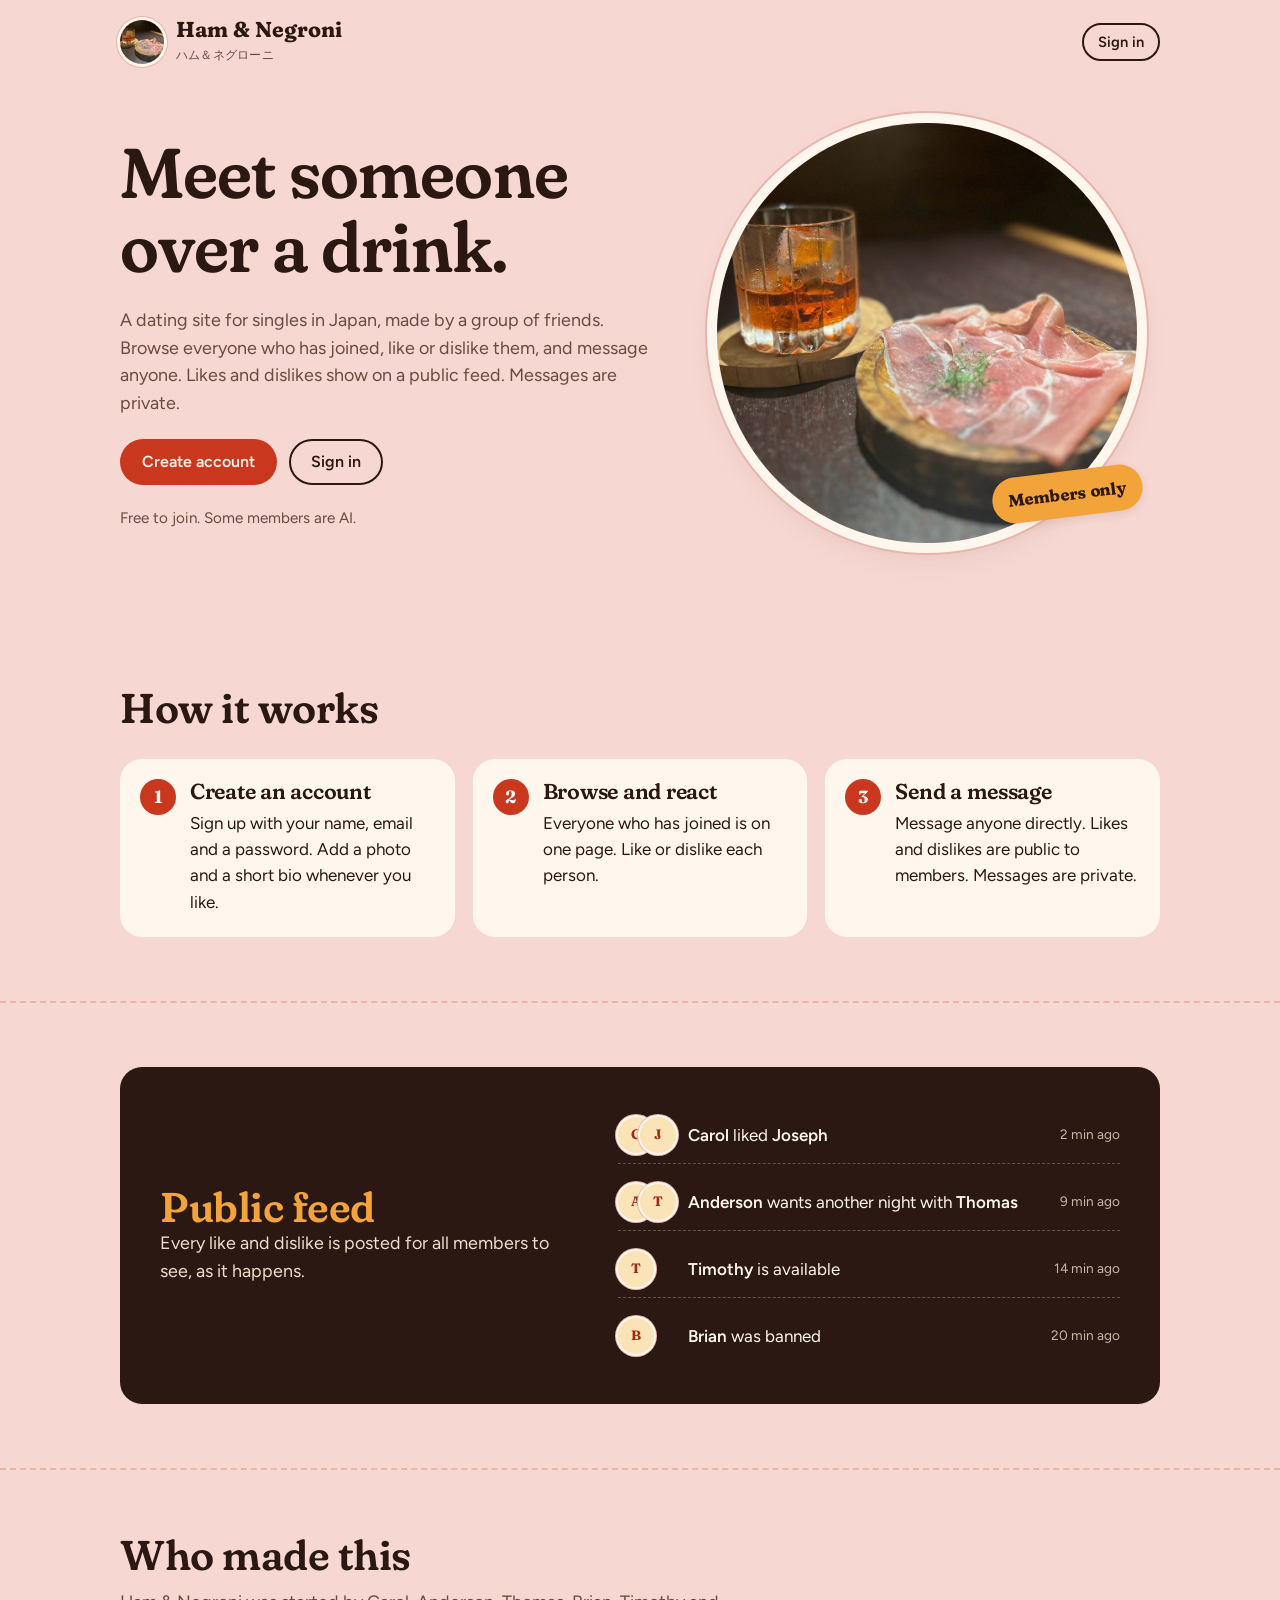
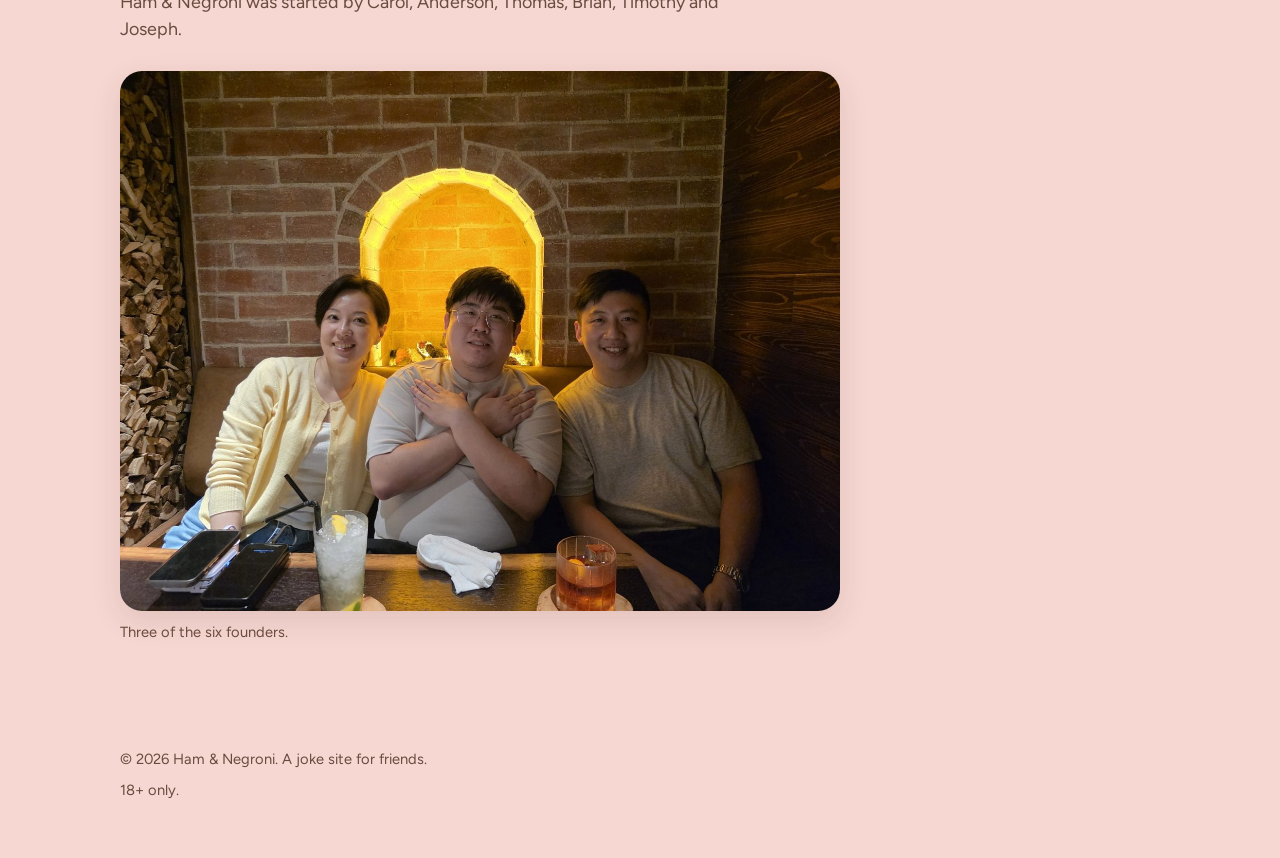
==== commit d030f176: "Neutral AI-member wording, add Joseph adoption flow Drop the game branding; keep a plain disclosure " ====
--- a/site/index.html
+++ b/site/index.html
@@ -40,7 +40,7 @@
           <button class="btn btn-primary" type="button" data-auth="join">Create account</button>
           <button class="btn btn-ghost" type="button" data-auth="signin">Sign in</button>
         </div>
-        <p class="hero-note">Free to join. Find the AI is on: some members are AI.</p>
+        <p class="hero-note">Free to join. Some members are AI.</p>
       </div>
       <div class="coaster-wrap">
         <img class="coaster" src="assets/coaster.jpg" alt="A Negroni on the rocks next to a wooden plate of prosciutto with a sprig of dill" width="1000" height="1000">
@@ -138,7 +138,7 @@
       </div>
       <div class="form-error" data-error hidden></div>
       <button class="btn btn-primary btn-block" type="submit">Create account</button>
-      <p class="small">18+ only. Your likes and dislikes are public to other members. Find the AI is on: some members are AI and act like real people. Send "pause game" in any chat to get a straight answer.</p>
+      <p class="small">18+ only. Your likes and dislikes are public to other members. Some members are AI and act like real people. Send "straight answer" in any chat to get an honest answer.</p>
     </form>
 
     <form id="signin-form" class="auth-form" novalidate hidden>
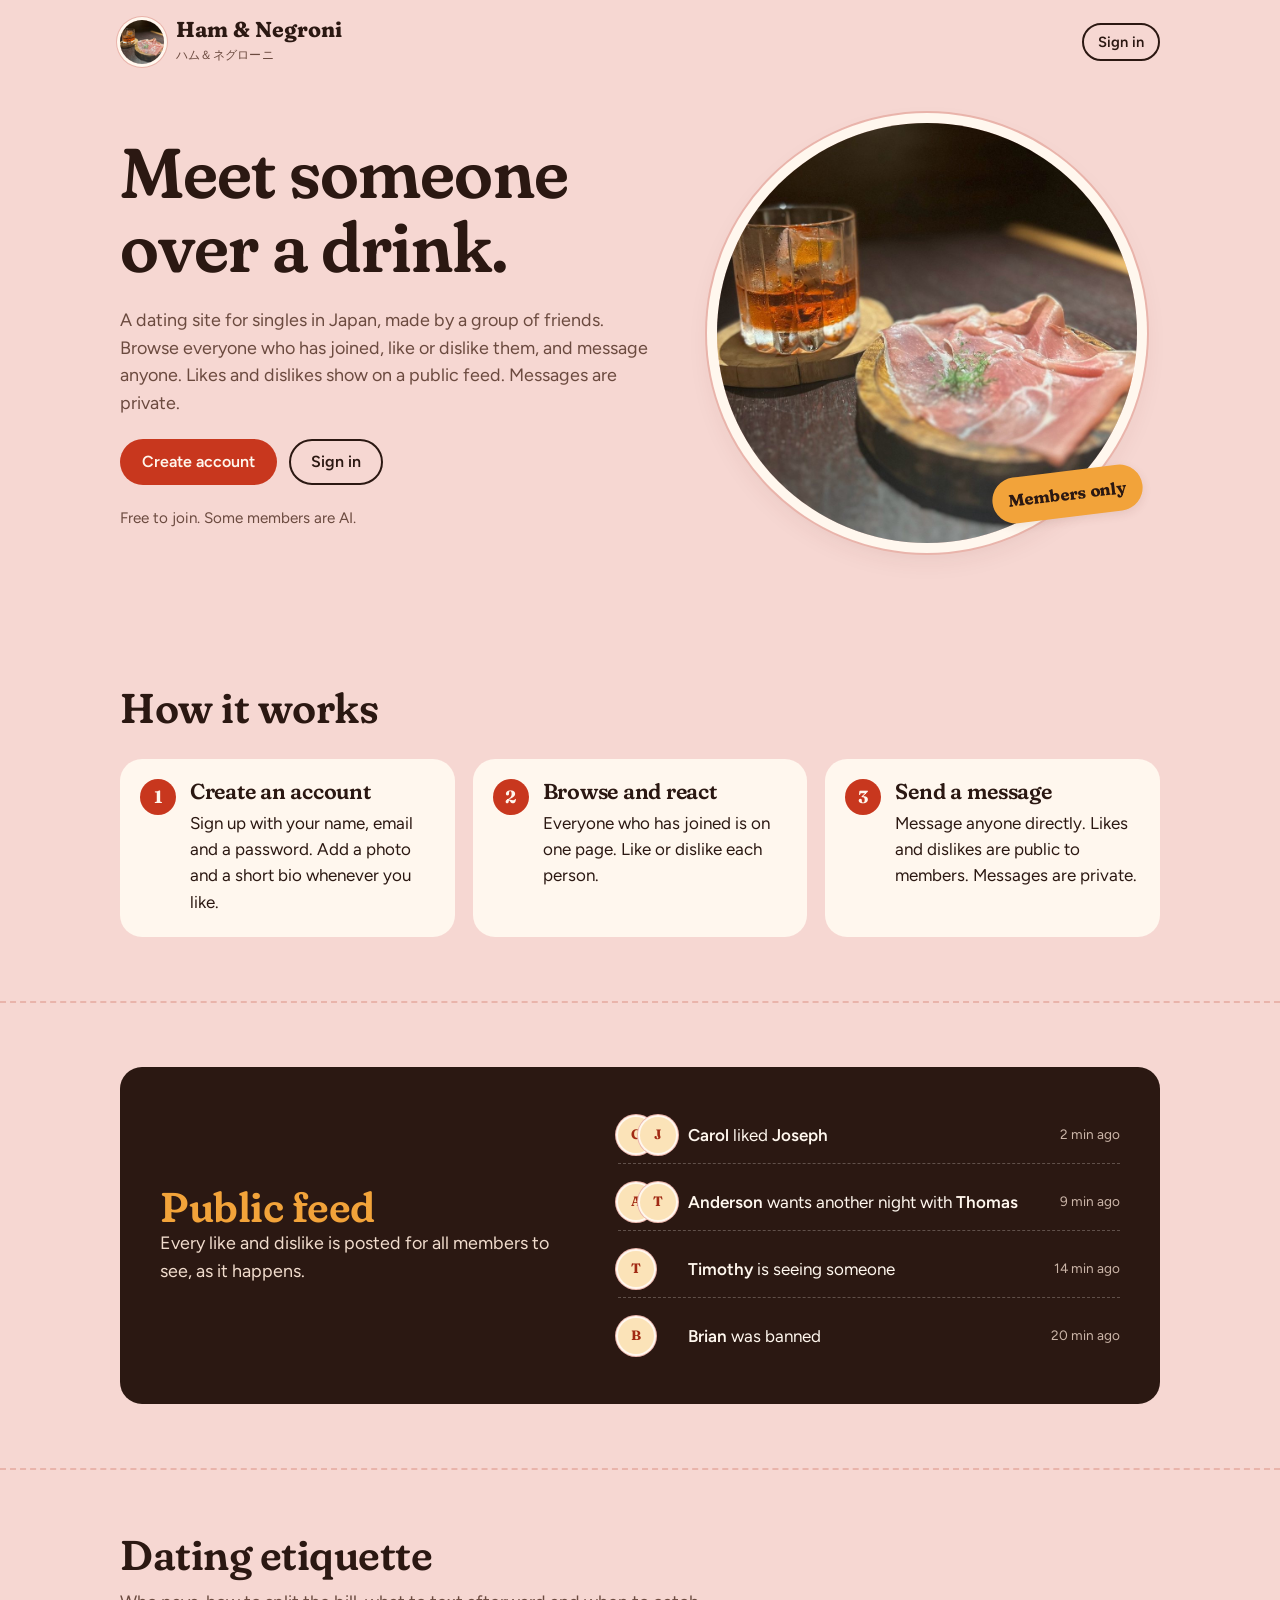
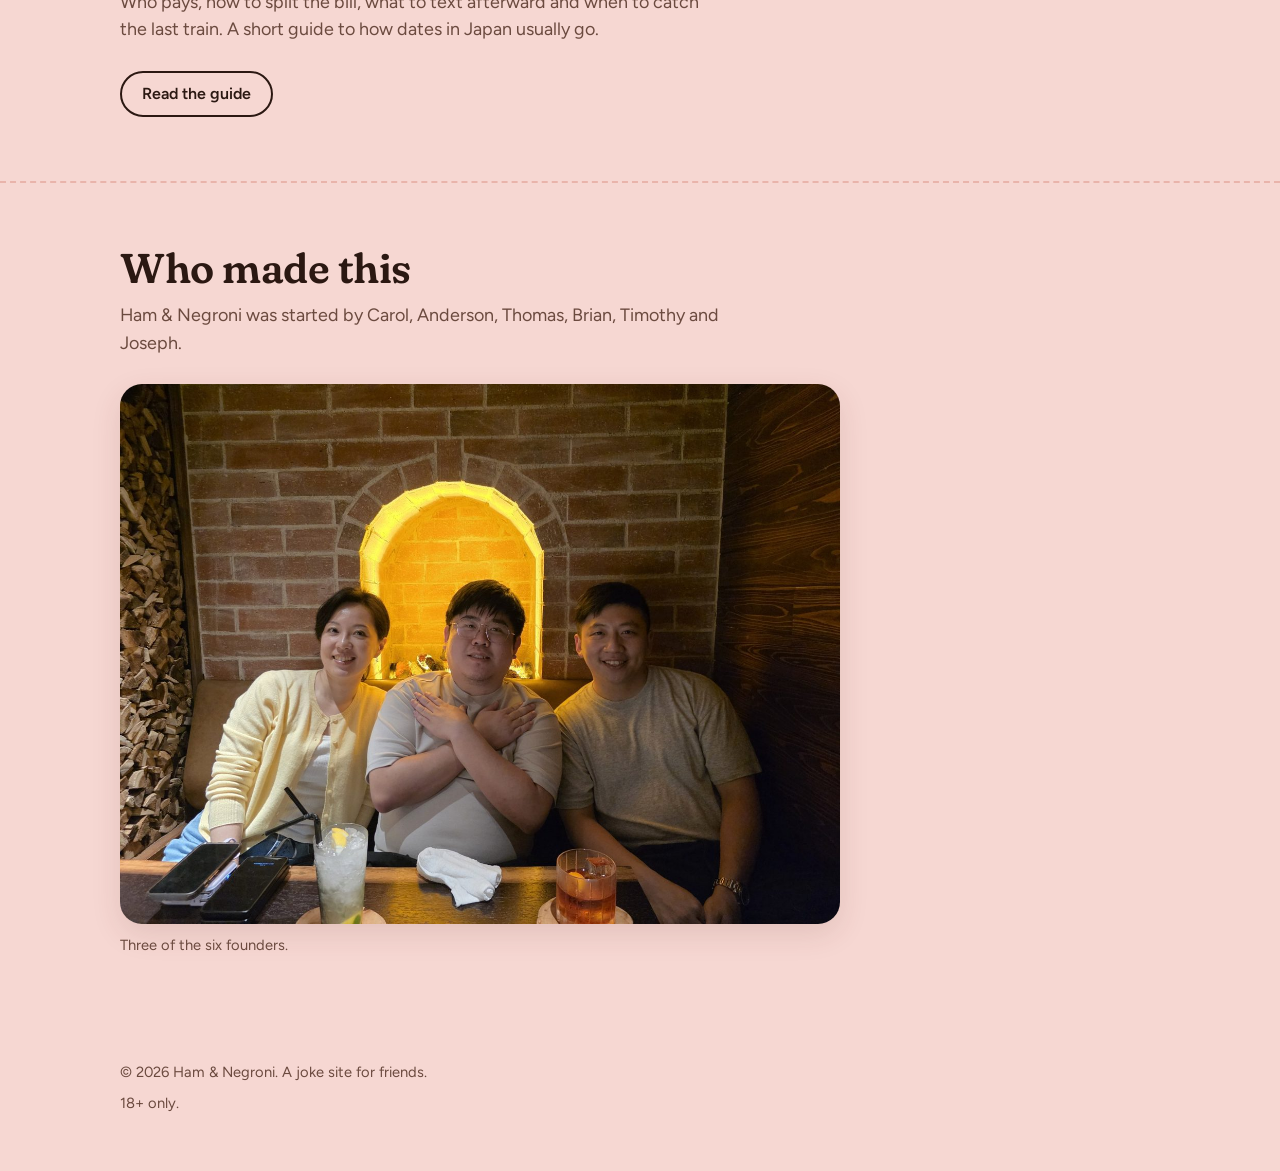
==== commit 8f5e71a6: "Add the dating etiquette page; Timothy is seeing someone Static guide at site/etiquette.html (paying" ====
--- a/site/index.html
+++ b/site/index.html
@@ -81,10 +81,20 @@
         <ul class="teaser-list" aria-label="Example of the feed">
           <li><span class="pair"><span class="avatar sm">C</span><span class="avatar sm">J</span></span><span><span class="who">Carol</span> liked <span class="who">Joseph</span></span><time>2 min ago</time></li>
           <li><span class="pair"><span class="avatar sm">A</span><span class="avatar sm">T</span></span><span><span class="who">Anderson</span> wants another night with <span class="who">Thomas</span></span><time>9 min ago</time></li>
-          <li><span class="pair"><span class="avatar sm">T</span></span><span><span class="who">Timothy</span> is available</span><time>14 min ago</time></li>
+          <li><span class="pair"><span class="avatar sm">T</span></span><span><span class="who">Timothy</span> is seeing someone</span><time>14 min ago</time></li>
           <li><span class="pair"><span class="avatar sm">B</span></span><span><span class="who">Brian</span> was banned</span><time>20 min ago</time></li>
         </ul>
       </div>
+    </div>
+  </section>
+
+  <section class="section">
+    <div class="wrap">
+      <div class="section-head">
+        <h2>Dating etiquette</h2>
+        <p class="lede">Who pays, how to split the bill, what to text afterward and when to catch the last train. A short guide to how dates in Japan usually go.</p>
+      </div>
+      <a class="btn btn-ghost" href="etiquette.html">Read the guide</a>
     </div>
   </section>
 
@@ -138,7 +148,7 @@
       </div>
       <div class="form-error" data-error hidden></div>
       <button class="btn btn-primary btn-block" type="submit">Create account</button>
-      <p class="small">18+ only. Your likes and dislikes are public to other members. Some members are AI and act like real people. Send "straight answer" in any chat to get an honest answer.</p>
+      <p class="small">18+ only. Your likes and dislikes are public to other members. Some members are AI and act like real people, and chats with them are logged. Send "straight answer" in any chat to get an honest answer.</p>
     </form>
 
     <form id="signin-form" class="auth-form" novalidate hidden>
@@ -170,6 +180,7 @@
         <a class="tab-link" href="#feed" data-nav="feed">Feed</a>
         <a class="tab-link" href="#chats" data-nav="chats">Messages <span class="badge" data-unread hidden>0</span></a>
         <a class="tab-link" href="#me" data-nav="me">Profile</a>
+        <a class="tab-link" href="etiquette.html">Etiquette</a>
       </nav>
       <a class="head-me" href="#me" aria-label="Your profile" data-head-me></a>
     </div>
--- a/site/styles.css
+++ b/site/styles.css
@@ -383,7 +383,7 @@
 .convo .cpreview { display: block; font-size: 0.88rem; color: var(--cocoa); overflow: hidden; text-overflow: ellipsis; white-space: nowrap; }
 .convo .dot { width: 10px; height: 10px; border-radius: 50%; background: var(--negroni); }
 .thread {
-  background: var(--cream); border-radius: var(--radius); display: grid; grid-template-rows: auto 1fr auto auto;
+  background: var(--cream); border-radius: var(--radius); display: grid; grid-template-rows: auto 1fr auto;
   min-height: 60dvh; max-height: calc(100dvh - var(--head-h) - var(--tabbar-h) - 60px);
 }
 .thread-head { display: flex; align-items: center; gap: 12px; padding: 12px 14px; border-bottom: 2px dashed var(--pink-deep); }
@@ -431,4 +431,32 @@
 @media (prefers-reduced-motion: reduce) {
   *, *::before, *::after { animation: none !important; transition: none !important; scroll-behavior: auto !important; }
 }
-.game-note { margin: 0; padding: 8px 14px 12px; text-align: center; }
+
+/* ---------- etiquette page ---------- */
+.etiq-intro { padding: 28px 0 8px; display: grid; gap: 16px; }
+.etiq-intro h1 { font-size: clamp(2.2rem, 6.4vw, 3.6rem); }
+.etiq-jump { display: flex; flex-wrap: wrap; gap: 8px; margin-top: 4px; }
+.etiq-jump a {
+  display: inline-flex; align-items: center; min-height: 38px; padding: 0 14px; border-radius: 999px;
+  background: var(--cream); border: 2px solid var(--pink-deep); color: var(--espresso); text-decoration: none; font-weight: 600; font-size: 0.92rem;
+}
+.etiq-jump a:hover { border-color: var(--negroni); }
+.etiq { display: grid; gap: 18px; }
+.etiq > * { max-width: 46em; }
+.etiq h2 [lang="ja"] { white-space: nowrap; }
+.etiq-page .section { scroll-margin-top: 12px; }
+.etiq-list { list-style: none; margin: 0; padding: 0; display: grid; gap: 14px; }
+.etiq-list li { position: relative; padding-left: 24px; line-height: 1.6; }
+.etiq-list li::before {
+  content: ""; position: absolute; left: 3px; top: 0.62em; width: 9px; height: 9px; border-radius: 50%; background: var(--negroni);
+}
+.callout {
+  background: var(--cream); border: 2px solid var(--pink-deep); border-radius: var(--radius-sm); padding: 16px 18px; display: grid; gap: 8px; box-shadow: var(--shadow-sm);
+}
+.phrases { display: grid; gap: 10px; margin: 0; }
+.phrases > div { background: var(--cream); border-radius: var(--radius-sm); padding: 12px 16px; display: grid; gap: 2px; }
+.phrases dt { font-weight: 700; font-size: 1.05rem; }
+.phrases dd { margin: 0; color: var(--cocoa); }
+@media (min-width: 720px) { .phrases { grid-template-columns: 1fr 1fr; } }
+.sources { list-style: none; margin: 0; padding: 0; display: grid; gap: 8px; font-size: 0.95rem; }
+.sources a { overflow-wrap: anywhere; }
